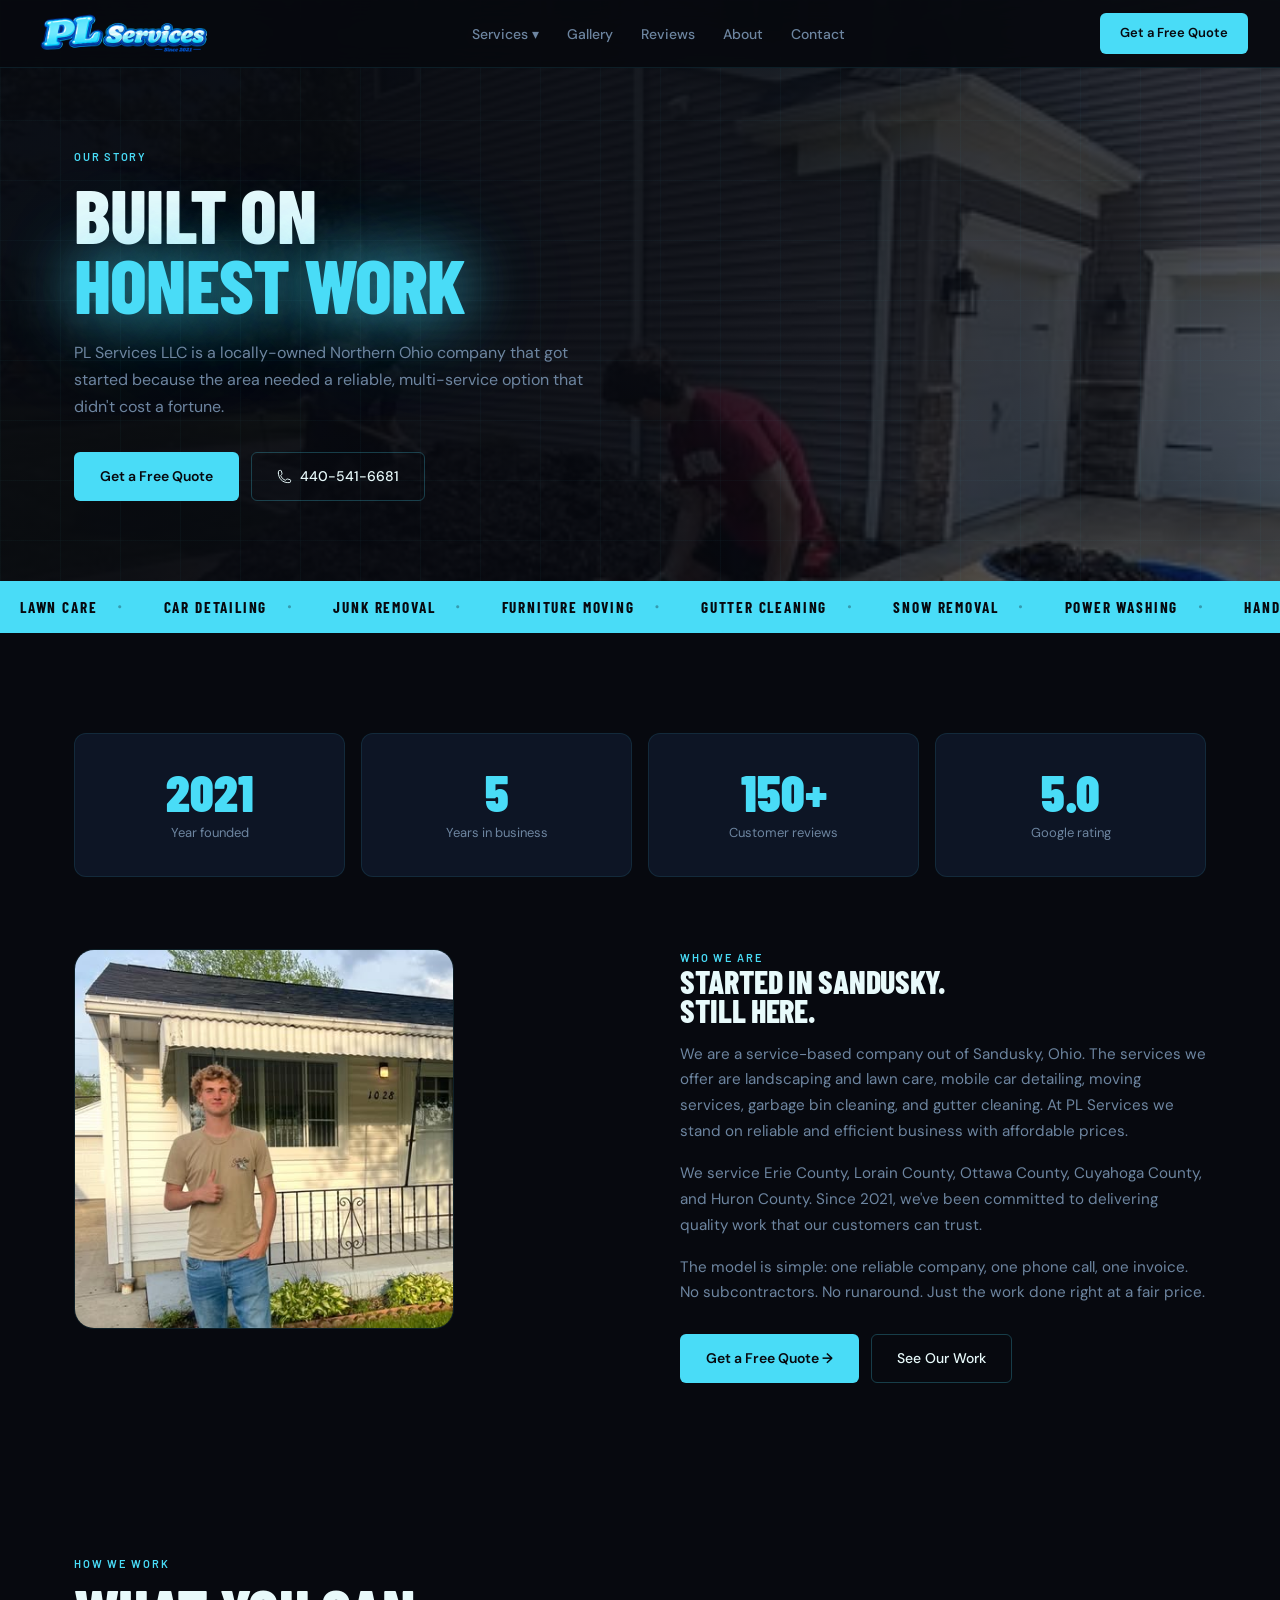
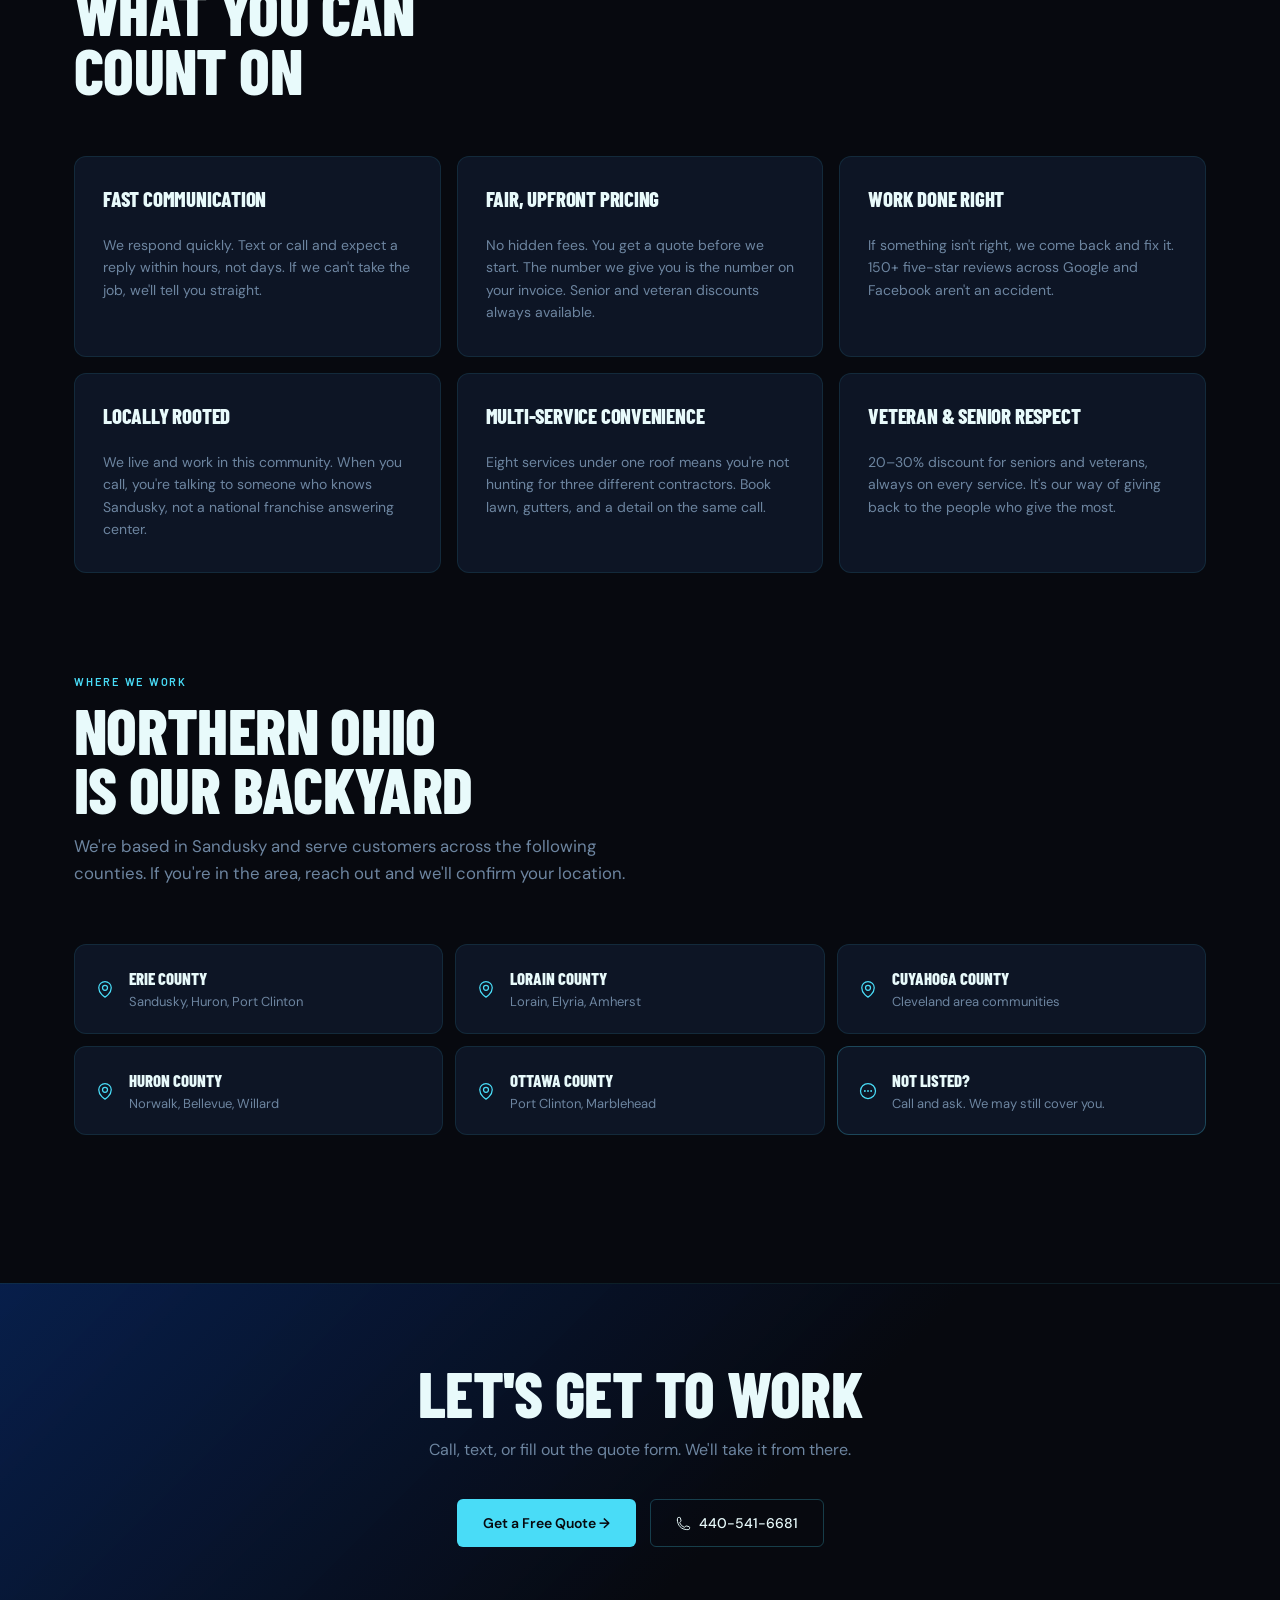
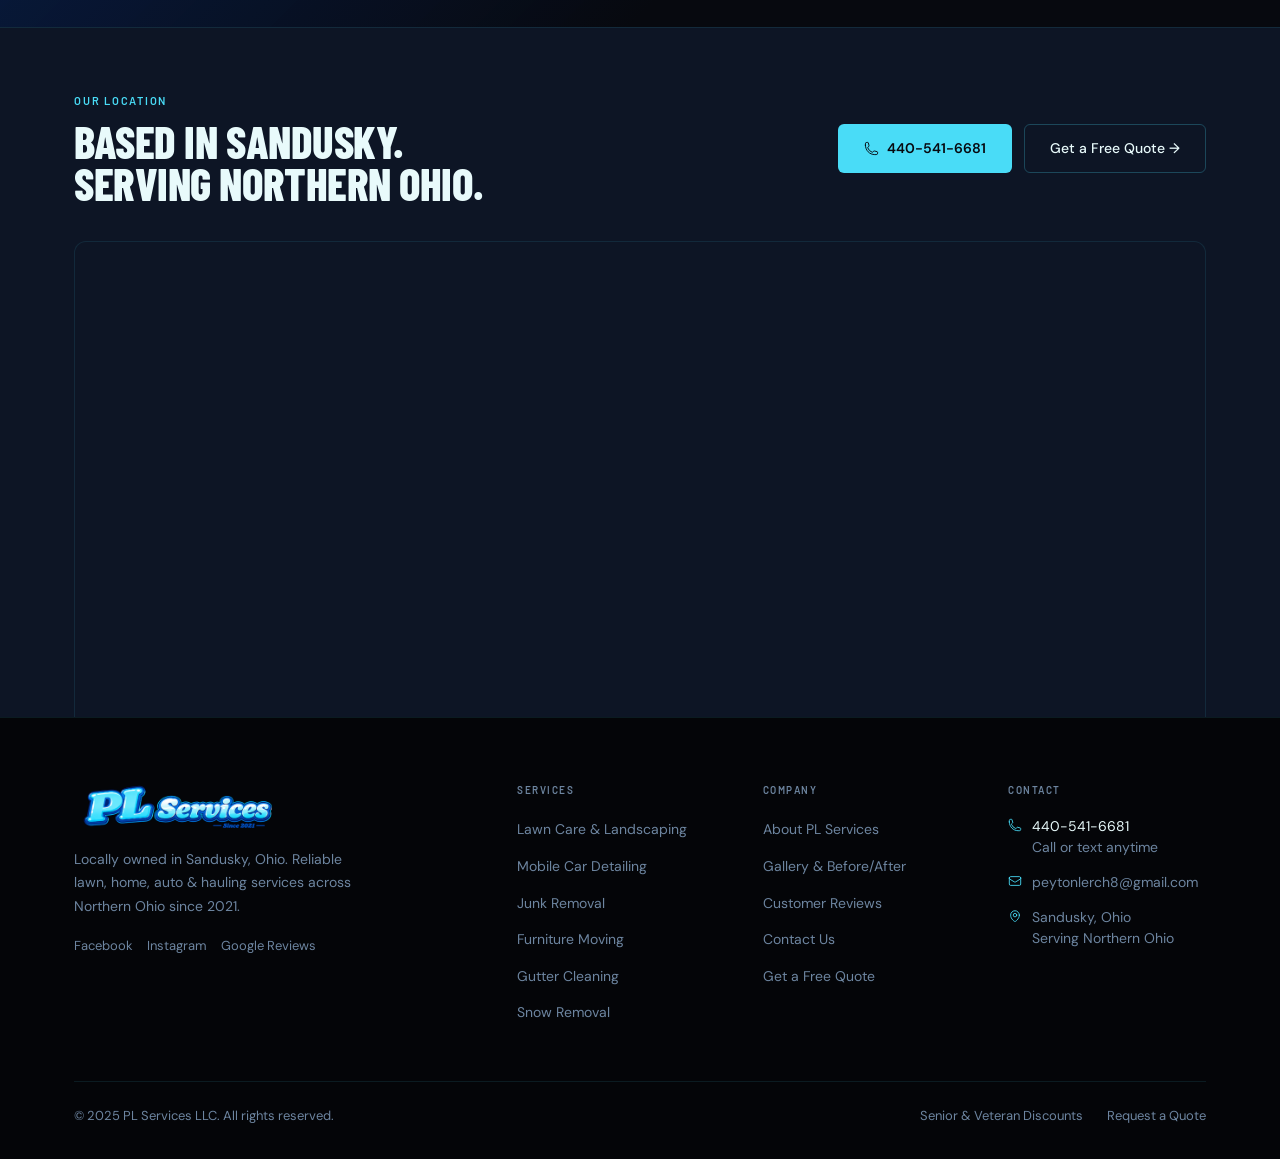
==== about.html @ 511a7184 "Redesign review cards Google-style and optimize quote form for mobile Reviews had no real customer p" ====
<!DOCTYPE html>
<html lang="en">
<head>
<meta charset="UTF-8">
<meta name="viewport" content="width=device-width, initial-scale=1.0">
<title>About PL Services LLC | Sandusky, Ohio</title>
<meta name="description" content="PL Services LLC is a locally-owned Sandusky, Ohio service company offering landscaping, car detailing, moving, bin cleaning, and gutter cleaning.">
<link rel="stylesheet" href="assets/css/styles.css?v=2">
</head>
<body>

<div id="nav-ph"></div>

<section class="page-hero">
  <div class="page-hero-photo" style="background-image:url('assets/images/Team%20Moving%20Mulch.jpg');background-position:center 35%"></div>
  <div class="page-hero-grid"></div>
  <div class="container page-hero-c">
    <span class="eyebrow">Our Story</span>
    <h1>Built on<br><span class="glow">Honest Work</span></h1>
    <p>PL Services LLC is a locally-owned Northern Ohio company that got started because the area needed a reliable, multi-service option that didn't cost a fortune.</p>
    <div class="page-hero-ctas">
      <a href="contact.html#quote" class="btn-primary">Get a Free Quote</a>
      <a href="tel:4405416681" class="btn-outline ph-icon-sm">
        <svg viewBox="0 0 24 24" fill="none" stroke="currentColor" stroke-width="1.5"><path stroke-linecap="round" stroke-linejoin="round" d="M2.25 6.75c0 8.284 6.716 15 15 15h2.25a2.25 2.25 0 002.25-2.25v-1.372c0-.516-.351-.966-.852-1.091l-4.423-1.106c-.44-.11-.902.055-1.173.417l-.97 1.293c-.282.376-.769.542-1.21.38a12.035 12.035 0 01-7.143-7.143c-.162-.441.004-.928.38-1.21l1.293-.97c.363-.271.527-.734.417-1.173L6.963 3.102a1.125 1.125 0 00-1.091-.852H4.5A2.25 2.25 0 002.25 4.5v2.25z"/></svg>
        440-541-6681
      </a>
    </div>
  </div>
</section>

<div id="ticker-ph"></div>

<!-- STATS -->
<section class="section">
  <div class="container">
    <div class="stat-grid">
      <div class="stat-card"><div class="stat-num">2021</div><div class="stat-lbl">Year founded</div></div>
      <div class="stat-card"><div class="stat-num">5</div><div class="stat-lbl">Years in business</div></div>
      <div class="stat-card"><div class="stat-num">150+</div><div class="stat-lbl">Customer reviews</div></div>
      <div class="stat-card"><div class="stat-num">5.0</div><div class="stat-lbl">Google rating</div></div>
    </div>

    <!-- OWNER STORY -->
    <div class="content-grid">
      <div class="portrait-wrap">
        <img src="assets/images/Owner%3AAbout%20Photo.jpg" alt="Peyton Lerch, owner of PL Services LLC, Sandusky Ohio">
      </div>
      <div class="content-body">
        <span class="eyebrow">Who We Are</span>
        <h3>Started in Sandusky.<br>Still here.</h3>
        <p>We are a service-based company out of Sandusky, Ohio. The services we offer are landscaping and lawn care, mobile car detailing, moving services, garbage bin cleaning, and gutter cleaning. At PL Services we stand on reliable and efficient business with affordable prices.</p>
        <p>We service Erie County, Lorain County, Ottawa County, Cuyahoga County, and Huron County. Since 2021, we've been committed to delivering quality work that our customers can trust.</p>
        <p>The model is simple: one reliable company, one phone call, one invoice. No subcontractors. No runaround. Just the work done right at a fair price.</p>
        <div style="margin-top:28px;display:flex;gap:12px;flex-wrap:wrap">
          <a href="contact.html#quote" class="btn-primary">Get a Free Quote →</a>
          <a href="gallery.html" class="btn-outline">See Our Work</a>
        </div>
      </div>
    </div>
  </div>
</section>

<!-- VALUES -->
<section class="section" style="padding-top:72px">
  <div class="container">
    <div class="section-hd">
      <span class="eyebrow">How We Work</span>
      <h2>What You Can<br>Count On</h2>
    </div>
    <div class="info-grid-3">
      <div class="info-card" style="padding:32px 28px">
        <h4 style="margin-bottom:10px">Fast Communication</h4>
        <p>We respond quickly. Text or call and expect a reply within hours, not days. If we can't take the job, we'll tell you straight.</p>
      </div>
      <div class="info-card" style="padding:32px 28px">
        <h4 style="margin-bottom:10px">Fair, Upfront Pricing</h4>
        <p>No hidden fees. You get a quote before we start. The number we give you is the number on your invoice. Senior and veteran discounts always available.</p>
      </div>
      <div class="info-card" style="padding:32px 28px">
        <h4 style="margin-bottom:10px">Work Done Right</h4>
        <p>If something isn't right, we come back and fix it. 150+ five-star reviews across Google and Facebook aren't an accident.</p>
      </div>
      <div class="info-card" style="padding:32px 28px">
        <h4 style="margin-bottom:10px">Locally Rooted</h4>
        <p>We live and work in this community. When you call, you're talking to someone who knows Sandusky, not a national franchise answering center.</p>
      </div>
      <div class="info-card" style="padding:32px 28px">
        <h4 style="margin-bottom:10px">Multi-Service Convenience</h4>
        <p>Eight services under one roof means you're not hunting for three different contractors. Book lawn, gutters, and a detail on the same call.</p>
      </div>
      <div class="info-card" style="padding:32px 28px">
        <h4 style="margin-bottom:10px">Veteran &amp; Senior Respect</h4>
        <p>20–30% discount for seniors and veterans, always on every service. It's our way of giving back to the people who give the most.</p>
      </div>
    </div>
  </div>
</section>

<!-- SERVICE AREA -->
<section class="section" style="padding-top:0">
  <div class="container">
    <div class="section-hd">
      <span class="eyebrow">Where We Work</span>
      <h2>Northern Ohio<br>Is Our Backyard</h2>
      <p>We're based in Sandusky and serve customers across the following counties. If you're in the area, reach out and we'll confirm your location.</p>
    </div>
    <div class="county-grid" style="margin-bottom:48px">
      <div class="county-card">
        <svg width="20" height="20" viewBox="0 0 24 24" fill="none" stroke="var(--accent)" stroke-width="1.5"><path stroke-linecap="round" stroke-linejoin="round" d="M15 10.5a3 3 0 11-6 0 3 3 0 016 0z"/><path stroke-linecap="round" stroke-linejoin="round" d="M19.5 10.5c0 7.142-7.5 11.25-7.5 11.25S4.5 17.642 4.5 10.5a7.5 7.5 0 1115 0z"/></svg>
        <div class="county-card-text">
          <div class="county-card-name">Erie County</div>
          <div class="county-card-sub">Sandusky, Huron, Port Clinton</div>
        </div>
      </div>
      <div class="county-card">
        <svg width="20" height="20" viewBox="0 0 24 24" fill="none" stroke="var(--accent)" stroke-width="1.5"><path stroke-linecap="round" stroke-linejoin="round" d="M15 10.5a3 3 0 11-6 0 3 3 0 016 0z"/><path stroke-linecap="round" stroke-linejoin="round" d="M19.5 10.5c0 7.142-7.5 11.25-7.5 11.25S4.5 17.642 4.5 10.5a7.5 7.5 0 1115 0z"/></svg>
        <div class="county-card-text">
          <div class="county-card-name">Lorain County</div>
          <div class="county-card-sub">Lorain, Elyria, Amherst</div>
        </div>
      </div>
      <div class="county-card">
        <svg width="20" height="20" viewBox="0 0 24 24" fill="none" stroke="var(--accent)" stroke-width="1.5"><path stroke-linecap="round" stroke-linejoin="round" d="M15 10.5a3 3 0 11-6 0 3 3 0 016 0z"/><path stroke-linecap="round" stroke-linejoin="round" d="M19.5 10.5c0 7.142-7.5 11.25-7.5 11.25S4.5 17.642 4.5 10.5a7.5 7.5 0 1115 0z"/></svg>
        <div class="county-card-text">
          <div class="county-card-name">Cuyahoga County</div>
          <div class="county-card-sub">Cleveland area communities</div>
        </div>
      </div>
      <div class="county-card">
        <svg width="20" height="20" viewBox="0 0 24 24" fill="none" stroke="var(--accent)" stroke-width="1.5"><path stroke-linecap="round" stroke-linejoin="round" d="M15 10.5a3 3 0 11-6 0 3 3 0 016 0z"/><path stroke-linecap="round" stroke-linejoin="round" d="M19.5 10.5c0 7.142-7.5 11.25-7.5 11.25S4.5 17.642 4.5 10.5a7.5 7.5 0 1115 0z"/></svg>
        <div class="county-card-text">
          <div class="county-card-name">Huron County</div>
          <div class="county-card-sub">Norwalk, Bellevue, Willard</div>
        </div>
      </div>
      <div class="county-card">
        <svg width="20" height="20" viewBox="0 0 24 24" fill="none" stroke="var(--accent)" stroke-width="1.5"><path stroke-linecap="round" stroke-linejoin="round" d="M15 10.5a3 3 0 11-6 0 3 3 0 016 0z"/><path stroke-linecap="round" stroke-linejoin="round" d="M19.5 10.5c0 7.142-7.5 11.25-7.5 11.25S4.5 17.642 4.5 10.5a7.5 7.5 0 1115 0z"/></svg>
        <div class="county-card-text">
          <div class="county-card-name">Ottawa County</div>
          <div class="county-card-sub">Port Clinton, Marblehead</div>
        </div>
      </div>
      <div class="county-card" style="border-color:var(--border-s)">
        <svg width="20" height="20" viewBox="0 0 24 24" fill="none" stroke="var(--accent)" stroke-width="1.5"><path stroke-linecap="round" stroke-linejoin="round" d="M8.625 12a.375.375 0 11-.75 0 .375.375 0 01.75 0zm0 0H8.25m4.125 0a.375.375 0 11-.75 0 .375.375 0 01.75 0zm0 0H12m4.125 0a.375.375 0 11-.75 0 .375.375 0 01.75 0zm0 0h-.375M21 12a9 9 0 11-18 0 9 9 0 0118 0z"/></svg>
        <div class="county-card-text">
          <div class="county-card-name">Not Listed?</div>
          <div class="county-card-sub">Call and ask. We may still cover you.</div>
        </div>
      </div>
    </div>
  </div>
</section>

<section class="cta-band">
  <div class="container">
    <h2>Let's Get To Work</h2>
    <p>Call, text, or fill out the quote form. We'll take it from there.</p>
    <div class="cta-btns">
      <a href="contact.html#quote" class="btn-primary">Get a Free Quote →</a>
      <a href="tel:4405416681" class="btn-outline ph-icon-sm">
        <svg viewBox="0 0 24 24" fill="none" stroke="currentColor" stroke-width="1.5"><path stroke-linecap="round" stroke-linejoin="round" d="M2.25 6.75c0 8.284 6.716 15 15 15h2.25a2.25 2.25 0 002.25-2.25v-1.372c0-.516-.351-.966-.852-1.091l-4.423-1.106c-.44-.11-.902.055-1.173.417l-.97 1.293c-.282.376-.769.542-1.21.38a12.035 12.035 0 01-7.143-7.143c-.162-.441.004-.928.38-1.21l1.293-.97c.363-.271.527-.734.417-1.173L6.963 3.102a1.125 1.125 0 00-1.091-.852H4.5A2.25 2.25 0 002.25 4.5v2.25z"/></svg>
        440-541-6681
      </a>
    </div>
  </div>
</section>

<div id="footer-ph"></div>
<script src="assets/js/components.js?v=2"></script>
<script src="assets/js/script.js?v=2"></script>
</body>
</html>
---- assets/css/styles.css ----
@import url('https://fonts.googleapis.com/css2?family=Barlow+Condensed:wght@600;700;800;900&family=Barlow:wght@500;600&family=DM+Sans:ital,wght@0,400;0,500;0,600;1,400&display=swap');

:root {
  --bg:#07090f; --surface:#0d1525; --surface-2:#111e30;
  --accent:#49DCF7; --accent-dim:rgba(73,220,247,.12); --accent-bright:#6AEAFB;
  --navy:#08307B; --blue:#1a6fa8;
  --text:#E8FAFB; --muted:#6d85a0;
  --border:rgba(73,220,247,.1); --border-s:rgba(73,220,247,.25);
  --r:6px; --rl:12px; --rxl:20px;
  --fd:'Barlow Condensed',sans-serif; --fb:'DM Sans',sans-serif; --fl:'Barlow',sans-serif;
  --t:.22s ease;
}

*,*::before,*::after{box-sizing:border-box;margin:0;padding:0}
html{scroll-behavior:smooth}
body{background:var(--bg);color:var(--text);font-family:var(--fb);font-size:16px;line-height:1.6;-webkit-font-smoothing:antialiased}
img{max-width:100%;display:block}
a{color:inherit;text-decoration:none}

.container{max-width:1180px;margin:0 auto;padding:0 24px}

.eyebrow{font-family:var(--fl);font-size:11px;font-weight:600;letter-spacing:.16em;text-transform:uppercase;color:var(--accent);display:block}

h1,h2,h3,h4{font-family:var(--fd);font-weight:800;line-height:.92;letter-spacing:-.01em;text-transform:uppercase}
h1{font-size:clamp(3.5rem,9vw,8rem)}
h2{font-size:clamp(2.2rem,5vw,4.2rem)}
h3{font-size:clamp(1.6rem,3vw,2.4rem)}
h4{font-size:1.3rem}
p{font-family:var(--fb)}

.btn-primary{display:inline-flex;align-items:center;gap:8px;background:var(--accent);color:#07090f;font-family:var(--fb);font-size:14px;font-weight:600;padding:13px 26px;border-radius:var(--r);border:none;cursor:pointer;transition:background var(--t),transform var(--t);white-space:nowrap;text-decoration:none}
.btn-primary:hover{background:var(--accent-bright);transform:translateY(-2px)}
.btn-outline{display:inline-flex;align-items:center;gap:8px;background:transparent;color:var(--text);font-family:var(--fb);font-size:14px;font-weight:500;padding:12px 25px;border-radius:var(--r);border:1px solid var(--border-s);cursor:pointer;transition:border-color var(--t),color var(--t);white-space:nowrap;text-decoration:none}
.btn-outline:hover{border-color:var(--accent);color:var(--accent)}

/* NAV */
.site-nav{position:fixed;top:0;left:0;right:0;z-index:100;height:68px;padding:0 32px;display:flex;align-items:center;justify-content:space-between;background:rgba(7,9,15,.92);backdrop-filter:blur(14px);border-bottom:1px solid var(--border)}
.nav-logo{display:flex;align-items:center;text-decoration:none;flex-shrink:0}
.nav-logo-img{height:46px;width:auto;display:block;object-fit:contain}
.nav-links{display:flex;align-items:center;gap:28px;list-style:none}
.nav-links a{font-family:var(--fb);font-size:14px;font-weight:500;color:var(--muted);transition:color var(--t)}
.nav-links a:hover{color:var(--text)}
.nav-dropdown{position:relative}
.nav-drop-menu{position:absolute;top:100%;left:50%;transform:translateX(-50%);min-width:230px;padding:12px 0 0;background:transparent;border:none;box-shadow:none;display:none;z-index:200}
.nav-drop-menu::before{content:'';position:absolute;top:12px;left:0;right:0;bottom:0;background:var(--surface);border:1px solid var(--border);border-radius:var(--rl);box-shadow:0 24px 48px rgba(0,0,0,.5);z-index:-1}
.nav-dropdown:hover .nav-drop-menu{display:block}
.nav-drop-menu a{display:block;padding:10px 14px;border-radius:var(--r);font-size:13px;color:var(--muted);transition:background var(--t),color var(--t);position:relative;z-index:1}
.nav-drop-menu a:hover{background:var(--accent-dim);color:var(--text)}
.nav-cta{font-size:13px;padding:10px 20px}
.nav-mob-btn{display:none;background:none;border:none;cursor:pointer;color:var(--text);padding:4px}
.mobile-nav{display:none;position:fixed;top:68px;left:0;right:0;background:var(--bg);border-bottom:1px solid var(--border);padding:16px 24px 24px;z-index:99;flex-direction:column;gap:2px}
.mobile-nav.open{display:flex}
.mobile-nav a{display:block;padding:13px 0;font-size:15px;font-weight:500;color:var(--muted);border-bottom:1px solid var(--border)}
.mobile-nav a:last-child{border-bottom:none}

/* TICKER */
.ticker-wrap{overflow:hidden;background:var(--accent);padding:14px 0}
.ticker-track{display:flex;width:max-content;animation:ticker 34s linear infinite}
.ticker-item{font-family:var(--fd);font-weight:700;font-size:.95rem;letter-spacing:.12em;text-transform:uppercase;color:#07090f;padding:0 20px;white-space:nowrap;display:inline-flex;align-items:center;gap:20px}
.t-dot{opacity:.3;font-size:.45rem;line-height:1}
@keyframes ticker{from{transform:translateX(0)}to{transform:translateX(-50%)}}

/* HERO */
.hero{min-height:100vh;display:flex;align-items:center;position:relative;overflow:hidden;padding-top:68px}
.hero-bg{position:absolute;inset:0;background:radial-gradient(ellipse 65% 60% at 75% 45%,rgba(8,48,123,.45) 0%,transparent 65%),radial-gradient(ellipse 35% 50% at 15% 85%,rgba(73,220,247,.06) 0%,transparent 55%),var(--bg)}
.hero-grid{position:absolute;inset:0;background-image:linear-gradient(rgba(73,220,247,.03) 1px,transparent 1px),linear-gradient(90deg,rgba(73,220,247,.03) 1px,transparent 1px);background-size:60px 60px}
.hero-beams-canvas{position:absolute;inset:0;width:100%;height:100%;z-index:1;pointer-events:none;filter:blur(22px);will-change:transform}
.hero-content{position:relative;z-index:2;max-width:1180px;margin:0 auto;padding:80px 24px 100px;width:100%}
.hero-eyebrow{margin-bottom:28px}
.hero h1{line-height:.9;margin-bottom:28px;font-weight:900}
.glow{color:var(--accent);text-shadow:0 0 60px rgba(73,220,247,.75),0 0 120px rgba(73,220,247,.38)}
.hero-sub{font-size:1.05rem;color:var(--muted);max-width:500px;margin-bottom:40px;line-height:1.7}
.hero-ctas{display:flex;gap:14px;flex-wrap:wrap;align-items:center;margin-bottom:72px}
.hero-trust{display:flex;flex-wrap:wrap;gap:24px}
.trust-item{display:flex;align-items:center;gap:10px}
.trust-icon{width:34px;height:34px;border-radius:50%;background:var(--accent-dim);border:1px solid var(--border-s);display:flex;align-items:center;justify-content:center;flex-shrink:0}
.trust-icon svg{width:15px;height:15px;color:var(--accent)}
.trust-text{font-size:13px;color:var(--muted);line-height:1.35}
.trust-text strong{color:var(--text);font-weight:500;display:block;font-size:13px}

/* SECTIONS */
.section{padding:100px 0}
.section-hd{margin-bottom:56px}
.section-hd h2{margin-top:10px;margin-bottom:14px}
.section-hd p{color:var(--muted);max-width:560px;font-size:1.05rem;line-height:1.65}

/* SERVICE CARDS */
.svc-grid{display:grid;grid-template-columns:repeat(3,1fr);gap:16px}
.svc-card{background:var(--surface);border:1px solid var(--border);border-radius:var(--rl);padding:36px 28px;transition:border-color var(--t),transform var(--t);text-decoration:none;display:block}
.svc-card:hover{border-color:var(--border-s);transform:translateY(-3px)}
.svc-card:hover .card-icon{background:rgba(73,220,247,.2)}
.card-icon{width:50px;height:50px;border-radius:10px;background:var(--accent-dim);display:flex;align-items:center;justify-content:center;margin-bottom:20px;font-size:22px;transition:background var(--t)}
.card-lbl{font-family:var(--fl);font-size:10px;font-weight:600;letter-spacing:.14em;text-transform:uppercase;color:var(--accent);margin-bottom:6px}
.svc-card h3{font-size:1.4rem;margin-bottom:10px;color:var(--text)}
.svc-card p{font-size:14px;color:var(--muted);line-height:1.6}
.card-more{display:inline-flex;align-items:center;gap:5px;font-size:13px;font-weight:500;color:var(--accent);margin-top:18px}

/* WHY */
.why-grid{display:grid;grid-template-columns:repeat(4,1fr);gap:16px}
.why-item{padding:28px 24px;background:var(--surface);border:1px solid var(--border);border-radius:var(--rl)}
.why-num{font-family:var(--fd);font-size:2.8rem;font-weight:900;color:var(--accent);line-height:1;margin-bottom:8px}
.why-item h4{font-size:1.05rem;margin-bottom:8px}
.why-item p{font-size:13px;color:var(--muted);line-height:1.55}

/* GALLERY */
.gallery-grid{display:grid;grid-template-columns:repeat(3,1fr);gap:16px}
.g-item{border-radius:var(--rl);overflow:hidden;aspect-ratio:4/3;position:relative;border:1px solid var(--border)}
.g-split{display:grid;grid-template-columns:1fr 1fr;height:100%}
.g-before{display:flex;align-items:flex-end;padding:12px;border-right:2px solid rgba(73,220,247,.3)}
.g-after{display:flex;align-items:flex-end;justify-content:flex-end;padding:12px}
.g-lbl-b{font-family:var(--fl);font-size:10px;font-weight:600;letter-spacing:.12em;text-transform:uppercase;padding:4px 8px;border-radius:4px;background:rgba(255,255,255,.08);color:rgba(255,255,255,.4)}
.g-lbl-a{font-family:var(--fl);font-size:10px;font-weight:600;letter-spacing:.12em;text-transform:uppercase;padding:4px 8px;border-radius:4px;background:rgba(73,220,247,.15);color:var(--accent)}
.g-mid{position:absolute;top:50%;left:50%;transform:translate(-50%,-50%);width:32px;height:32px;border-radius:50%;background:var(--accent);color:#07090f;display:flex;align-items:center;justify-content:center;font-family:var(--fd);font-size:.8rem;font-weight:900;z-index:3}
.g-cap{position:absolute;bottom:0;left:0;right:0;padding:28px 14px 12px;background:linear-gradient(to top,rgba(7,9,15,.85),transparent)}
.g-cap span{font-family:var(--fd);font-size:1rem;font-weight:700;text-transform:uppercase;letter-spacing:.06em}

/* QUOTE FORM */
.quote-section{padding:100px 0;background:var(--surface);border-top:1px solid var(--border);border-bottom:1px solid var(--border)}
.quote-inner{display:grid;grid-template-columns:1fr 1fr;gap:80px;align-items:start}
.q-left h2{margin-top:10px;margin-bottom:16px}
.q-left>p{color:var(--muted);font-size:1.05rem;line-height:1.65;margin-bottom:32px}
.q-details{display:flex;flex-direction:column;gap:14px}
.q-det{display:flex;align-items:flex-start;gap:12px}
.q-det-icon{width:30px;height:30px;border-radius:7px;background:var(--accent-dim);display:flex;align-items:center;justify-content:center;flex-shrink:0;margin-top:1px}
.q-det-icon svg{width:14px;height:14px;color:var(--accent)}
.q-det-text{font-size:14px;color:var(--muted);line-height:1.5}
.q-det-text strong{color:var(--text);font-weight:500;display:block;margin-bottom:1px}

.qf-card{background:#060a14;border:1px solid var(--border);border-radius:var(--rxl);padding:40px}
.qf-title{font-family:var(--fd);font-size:1.9rem;font-weight:800;text-transform:uppercase;color:var(--text);line-height:1;margin-bottom:6px}
.qf-sub{font-size:14px;color:var(--muted);margin-bottom:24px;line-height:1.55}

.qf-form{display:flex;flex-direction:column;gap:10px}
.form-row{display:grid;grid-template-columns:1fr 1fr;gap:10px}
.ff{width:100%;background:rgba(255,255,255,.03);border:1px solid rgba(73,220,247,.1);border-radius:var(--r);padding:13px 15px;color:var(--text);font-family:var(--fb);font-size:14px;transition:border-color var(--t)}
.ff:focus{outline:none;border-color:rgba(73,220,247,.4);background:rgba(73,220,247,.025)}
.ff::placeholder{color:var(--muted)}
select.ff{-webkit-appearance:none;appearance:none;background-image:url("data:image/svg+xml,%3Csvg xmlns='http://www.w3.org/2000/svg' width='12' height='8'%3E%3Cpath d='M1 1l5 5 5-5' stroke='%236d85a0' stroke-width='1.5' fill='none' stroke-linecap='round'/%3E%3C/svg%3E");background-repeat:no-repeat;background-position:right 13px center;padding-right:34px;cursor:pointer}
select.ff option{background:#0d1525}
.svc-lbl{font-family:var(--fl);font-size:10px;font-weight:600;letter-spacing:.15em;text-transform:uppercase;color:var(--muted)}
.svc-toggles{display:grid;grid-template-columns:1fr 1fr;gap:7px}
.t-btn{padding:11px 12px;border-radius:var(--r);border:1px solid rgba(73,220,247,.1);background:rgba(255,255,255,.02);color:var(--muted);font-family:var(--fb);font-size:13px;font-weight:500;cursor:pointer;text-align:left;transition:border-color var(--t),background var(--t),color var(--t)}
.t-btn:hover{border-color:rgba(73,220,247,.28);color:var(--text)}
.t-btn.active{border-color:var(--accent);background:rgba(73,220,247,.1);color:var(--accent)}
textarea.ff{resize:vertical;min-height:90px;font-family:var(--fb)}
.btn-submit{width:100%;padding:16px;background:#3b5bdb;color:#fff;border:none;border-radius:var(--r);font-family:var(--fb);font-size:15px;font-weight:600;cursor:pointer;transition:background var(--t),transform var(--t);letter-spacing:.01em}
.btn-submit:hover{background:#2f4ac4;transform:translateY(-1px)}
.form-note{text-align:center;font-size:12px;color:var(--muted)}

/* AREA BAND */
.area-band{background:var(--surface-2);border-top:1px solid var(--border);border-bottom:1px solid var(--border);padding:36px 0}
.area-inner{display:flex;align-items:center;gap:28px;flex-wrap:wrap}
.area-lbl{font-family:var(--fl);font-size:11px;font-weight:600;letter-spacing:.14em;text-transform:uppercase;color:var(--accent);flex-shrink:0}
.counties{display:flex;gap:8px;flex-wrap:wrap}
.county{padding:6px 14px;border:1px solid var(--border);border-radius:100px;font-size:13px;color:var(--muted)}

/* REVIEWS (Google-review style cards) */
.reviews-grid{display:grid;grid-template-columns:repeat(3,1fr);gap:16px}
.rv-card{background:var(--surface);border:1px solid var(--border);border-radius:var(--rl);padding:24px;box-shadow:0 1px 3px rgba(0,0,0,.35)}
.rv-header{display:flex;align-items:center;gap:12px;margin-bottom:14px}
.rv-avatar-wrap{position:relative;flex-shrink:0}
.rv-avatar{width:44px;height:44px;border-radius:50%;display:flex;align-items:center;justify-content:center;font-family:var(--fd);font-weight:700;font-size:15px;color:#fff;text-transform:uppercase}
.rv-google-badge{position:absolute;bottom:-2px;right:-2px;width:16px;height:16px;background:#fff;border-radius:50%;display:flex;align-items:center;justify-content:center;box-shadow:0 0 0 2px var(--surface)}
.rv-google-badge svg{width:10px;height:10px;display:block}
.rv-header-text{min-width:0}
.rv-name{font-size:14px;font-weight:600;color:var(--text)}
.rv-loc{font-size:12px;color:var(--muted)}
.rv-stars{display:flex;gap:2px;color:#FBBC04;margin-bottom:12px}
.rv-stars svg{width:15px;height:15px;display:block}
.rv-text{font-size:14px;color:var(--muted);line-height:1.65}

/* Google avatar color rotation (no real photos — colored initials like Google's default) */
.reviews-grid .rv-card:nth-child(6n+1) .rv-avatar{background:#1a73e8}
.reviews-grid .rv-card:nth-child(6n+2) .rv-avatar{background:#d93025}
.reviews-grid .rv-card:nth-child(6n+3) .rv-avatar{background:#188038}
.reviews-grid .rv-card:nth-child(6n+4) .rv-avatar{background:#e37400}
.reviews-grid .rv-card:nth-child(6n+5) .rv-avatar{background:#9334e6}
.reviews-grid .rv-card:nth-child(6n+6) .rv-avatar{background:#12a4af}

/* STEPS */
.steps-grid{display:grid;grid-template-columns:repeat(3,1fr);gap:16px}
.step-card{background:var(--surface);border:1px solid var(--border);border-radius:var(--rl);padding:32px 28px;position:relative}
.step-num{position:absolute;top:18px;right:22px;font-family:var(--fd);font-size:3.5rem;font-weight:900;color:rgba(73,220,247,.08);line-height:1}
.step-card h4{font-size:1.1rem;margin-bottom:10px}
.step-card p{font-size:14px;color:var(--muted);line-height:1.6}

/* FAQ */
.faq-list{display:flex;flex-direction:column;gap:4px}
.faq-item{border:1px solid var(--border);border-radius:var(--r);overflow:hidden}
.faq-q{width:100%;background:var(--surface);border:none;padding:17px 22px;text-align:left;display:flex;align-items:center;justify-content:space-between;cursor:pointer;font-family:var(--fb);font-size:15px;font-weight:500;color:var(--text);transition:background var(--t)}
.faq-q:hover{background:var(--surface-2)}
.faq-q svg{width:15px;height:15px;color:var(--muted);transition:transform .25s;flex-shrink:0}
.faq-item.open .faq-q svg{transform:rotate(180deg)}
.faq-a{background:var(--surface);font-size:14px;color:var(--muted);line-height:1.65;max-height:0;overflow:hidden;transition:max-height .3s ease,padding .2s;padding:0 22px}
.faq-item.open .faq-a{max-height:300px;padding:0 22px 18px}

/* CTA BAND */
.cta-band{padding:80px 0;background:linear-gradient(135deg,rgba(8,48,123,.55) 0%,var(--bg) 60%);border-top:1px solid var(--border);text-align:center}
.cta-band h2{margin-bottom:14px}
.cta-band>div>p{color:var(--muted);max-width:460px;margin:0 auto 36px}
.cta-btns{display:flex;gap:14px;justify-content:center;flex-wrap:wrap}

/* PAGE HERO */
.page-hero{padding:148px 0 80px;position:relative;overflow:hidden}
.page-hero-bg{position:absolute;inset:0;background:radial-gradient(ellipse 55% 80% at 85% 50%,rgba(8,48,123,.3) 0%,transparent 65%),var(--bg)}
.page-hero-grid{position:absolute;inset:0;background-image:linear-gradient(rgba(73,220,247,.03) 1px,transparent 1px),linear-gradient(90deg,rgba(73,220,247,.03) 1px,transparent 1px);background-size:60px 60px}
.page-hero-c{position:relative;z-index:2}
.page-hero h1{font-size:clamp(2.5rem,6vw,5.5rem);margin:12px 0 20px}
.page-hero p{font-size:1rem;color:var(--muted);max-width:540px;margin-bottom:32px;line-height:1.7}
.page-hero-ctas{display:flex;gap:12px;flex-wrap:wrap}

/* CONTENT */
.content-section{padding:80px 0}
.content-grid{display:grid;grid-template-columns:1fr 1fr;gap:80px;align-items:start}
.content-body h3{font-size:2rem;margin-bottom:16px}
.content-body p{color:var(--muted);font-size:.95rem;line-height:1.7;margin-bottom:16px}
.check-list{list-style:none;display:flex;flex-direction:column;gap:11px;margin-top:8px}
.check-list li{display:flex;align-items:flex-start;gap:10px;font-size:14px;color:var(--muted);line-height:1.55}
.ck{width:18px;height:18px;border-radius:50%;background:var(--accent-dim);border:1px solid var(--border-s);flex-shrink:0;margin-top:1px;display:flex;align-items:center;justify-content:center}
.ck svg{width:10px;height:10px;color:var(--accent)}
.visual-box{background:var(--surface);border:1px solid var(--border);border-radius:var(--rxl);aspect-ratio:4/3;display:flex;align-items:center;justify-content:center;position:relative;overflow:hidden}
.vb-txt{font-family:var(--fd);font-size:3.5rem;font-weight:900;text-transform:uppercase;color:rgba(73,220,247,.08);letter-spacing:.1em;text-align:center;line-height:1.1}
.vb-badge{position:absolute;top:20px;left:20px;padding:6px 12px;background:var(--accent);border-radius:4px;font-family:var(--fl);font-size:10px;font-weight:700;text-transform:uppercase;letter-spacing:.1em;color:#07090f}

/* DISCOUNT */
.disc-strip{background:linear-gradient(90deg,rgba(73,220,247,.06),rgba(8,48,123,.14),rgba(73,220,247,.06));border:1px solid var(--border-s);border-radius:var(--rl);padding:18px 24px;display:flex;align-items:center;gap:14px;margin:48px 0}
.disc-strip p{font-size:14px;color:var(--muted);line-height:1.5}
.disc-strip p strong{color:var(--text);font-weight:500}

/* ABOUT STATS */
.stat-grid{display:grid;grid-template-columns:repeat(4,1fr);gap:16px;margin-bottom:72px}
.stat-card{text-align:center;padding:32px 16px;background:var(--surface);border:1px solid var(--border);border-radius:var(--rl)}
.stat-num{font-family:var(--fd);font-size:3.2rem;font-weight:900;color:var(--accent);line-height:1;margin-bottom:6px}
.stat-lbl{font-size:13px;color:var(--muted)}

/* FOOTER */
/* Map section above footer */
.map-section{background:var(--surface);border-top:1px solid var(--border)}
.map-section-inner{max-width:1180px;margin:0 auto;padding:64px 24px 0}
.map-text-row{display:flex;align-items:center;justify-content:space-between;gap:24px;flex-wrap:wrap;margin-bottom:36px}
.map-heading{font-size:clamp(1.8rem,3.5vw,2.8rem);line-height:.95;margin-top:10px}
.map-contact-quick{display:flex;gap:12px;flex-wrap:wrap;align-items:center}
.map-embed{position:relative;padding-bottom:42%;min-height:300px;border-radius:var(--rl) var(--rl) 0 0;overflow:hidden;border:1px solid var(--border);border-bottom:none}
.map-embed iframe{position:absolute;inset:0;width:100%;height:100%;border:0;display:block}

.site-footer{background:#040508;border-top:1px solid var(--border);padding:64px 0 32px}
.footer-grid{display:grid;grid-template-columns:2fr 1fr 1fr 1fr;gap:48px;margin-bottom:56px}
.footer-brand p{font-size:14px;color:var(--muted);line-height:1.65;margin-top:14px;max-width:280px}
.footer-logo{font-family:var(--fd);font-weight:900;font-size:1.4rem;text-transform:uppercase;letter-spacing:.04em}
.footer-logo span{color:var(--accent)}
.footer-socials{display:flex;gap:14px;margin-top:18px}
.footer-socials a{font-size:13px;color:var(--muted);transition:color var(--t)}
.footer-socials a:hover{color:var(--accent)}
.footer-col h5{font-family:var(--fl);font-size:10px;font-weight:600;letter-spacing:.15em;text-transform:uppercase;color:var(--muted);margin-bottom:18px}
.footer-links{list-style:none;display:flex;flex-direction:column;gap:11px}
.footer-links a{font-size:14px;color:var(--muted);transition:color var(--t)}
.footer-links a:hover{color:var(--text)}
.fc-item{display:flex;align-items:flex-start;gap:10px;font-size:14px;color:var(--muted);margin-bottom:14px;line-height:1.5}
.fc-item svg{width:14px;height:14px;color:var(--accent);flex-shrink:0;margin-top:2px}
.fc-item a{color:var(--text);transition:color var(--t)}
.fc-item a:hover{color:var(--accent)}
.footer-bottom{border-top:1px solid var(--border);padding-top:24px;display:flex;align-items:center;justify-content:space-between;flex-wrap:wrap;gap:12px}
.footer-bottom p{font-size:13px;color:var(--muted)}
.fb-links{display:flex;gap:24px}
.fb-links a{font-size:13px;color:var(--muted);transition:color var(--t)}
.fb-links a:hover{color:var(--text)}

/* RESPONSIVE */
@media(max-width:1024px){
  .svc-grid{grid-template-columns:repeat(2,1fr)}
  .why-grid{grid-template-columns:repeat(2,1fr)}
  .footer-grid{grid-template-columns:1fr 1fr}
  .stat-grid{grid-template-columns:repeat(2,1fr)}
  .quote-inner{gap:48px}
}
@media(max-width:768px){
  .nav-links,.nav-cta{display:none}
  .nav-mob-btn{display:block}
  h1{font-size:2.6rem}
  h2{font-size:1.75rem}
  .section{padding:56px 0}
  .section-hd{margin-bottom:28px}
  .svc-grid{grid-template-columns:repeat(2,1fr)}
  .why-grid{grid-template-columns:repeat(2,1fr)}
  .reviews-grid{grid-template-columns:repeat(2,1fr)}
  .steps-grid{grid-template-columns:repeat(2,1fr)}
  .gallery-grid{grid-template-columns:1fr 1fr}
  .content-grid{grid-template-columns:1fr}
  .quote-inner{grid-template-columns:1fr;gap:32px}
  .quote-section{padding:60px 0}
  .form-row{grid-template-columns:1fr}
  .svc-toggles{grid-template-columns:1fr 1fr}
  .footer-grid{grid-template-columns:1fr 1fr;gap:24px}
  .stat-grid{grid-template-columns:repeat(2,1fr)}
  .hero-trust{gap:14px}
  .area-inner{flex-direction:column;align-items:flex-start;gap:14px}
  .footer-bottom{flex-direction:column;align-items:flex-start}
  .map-text-row{flex-direction:column;align-items:flex-start}
  .map-embed{padding-bottom:65%;min-height:220px}
  .map-section-inner{padding:40px 24px 0}
  .cta-band{padding:52px 0}
  .page-hero{padding:108px 0 48px}
  .site-footer{padding:44px 0 24px}
  .card-photo{height:160px}
  .card-body{padding:16px 18px 20px}
  .why-item{padding:18px 16px}
  .rv-card{padding:18px}
  .stat-card{padding:20px 12px}
  .stat-num{font-size:2.4rem}
  .disc-strip{padding:14px 18px;margin:32px 0}
  .qf-card{padding:24px 20px}
  .qf-title{font-size:1.5rem}
  .q-left>p{margin-bottom:24px}
  .rv-header{gap:10px}
  .rv-avatar{width:38px;height:38px;font-size:13px}
}
@media(max-width:480px){
  .svc-grid{grid-template-columns:1fr}
  .why-grid{grid-template-columns:repeat(2,1fr)}
  .reviews-grid{grid-template-columns:1fr}
  .steps-grid{grid-template-columns:1fr}
  .gallery-grid{grid-template-columns:1fr}
  .footer-grid{grid-template-columns:1fr;gap:20px}
  .section{padding:40px 0}
  .cta-btns{flex-direction:column}
  .hero-ctas,.page-hero-ctas{flex-direction:column;align-items:flex-start}
  .stat-grid{grid-template-columns:repeat(2,1fr)}
  .svc-toggles{grid-template-columns:1fr}
  .qf-card{padding:20px 16px}
  .ff,textarea.ff,select.ff{font-size:16px}
  .t-btn{font-size:14px;padding:12px}
  .btn-submit{padding:15px;font-size:14px}
}
@media(prefers-reduced-motion:reduce){
  .ticker-track{animation:none}
  *,*::before,*::after{transition-duration:.01ms!important;animation-duration:.01ms!important}
}

/* ---- Photo integration ---- */

/* Hero photo underlay (subtle texture) */
.hero-photo-bg{position:absolute;inset:0;background-size:cover;background-position:center;opacity:.18;mix-blend-mode:luminosity;z-index:0}

/* Page hero photo (service pages — photo shows right side) */
.page-hero-photo{position:absolute;inset:0;background-size:cover;background-position:center;z-index:0}
.page-hero-photo::after{content:'';position:absolute;inset:0;background:linear-gradient(105deg,rgba(7,9,15,.97) 20%,rgba(7,9,15,.88) 55%,rgba(7,9,15,.55) 100%)}
.page-hero-grid{z-index:1}
.page-hero-c{position:relative;z-index:2}

/* Service cards with photo header */
.svc-card{padding:0;overflow:hidden}
.card-photo{width:100%;height:210px;object-fit:cover;display:block;border-radius:var(--rl) var(--rl) 0 0}
.card-body{padding:24px 28px 28px}
.card-body .card-lbl,.card-body h3,.card-body p,.card-body .card-more{display:block}

/* Gallery photo grid */
.ph-grid{display:grid;grid-template-columns:repeat(3,1fr);gap:12px}
.ph-grid-4{display:grid;grid-template-columns:repeat(4,1fr);gap:12px}
.ph-item{position:relative;overflow:hidden;border-radius:var(--rl);border:1px solid var(--border);aspect-ratio:4/3;cursor:zoom-in}
.ph-item img{width:100%;height:100%;object-fit:cover;display:block;transition:transform .5s ease}
.ph-item:hover img{transform:scale(1.06)}
.ph-cap{position:absolute;bottom:0;left:0;right:0;padding:48px 14px 14px;background:linear-gradient(to top,rgba(7,9,15,.78),transparent);pointer-events:none}
.ph-cap span{font-family:var(--fd);font-size:.88rem;font-weight:700;text-transform:uppercase;letter-spacing:.07em;color:var(--text)}
.ph-item--wide{grid-column:span 2}
.ph-item--h{aspect-ratio:16/9}

/* Visual photo (replaces visual-box placeholder) */
.visual-photo{border-radius:var(--rxl);overflow:hidden;border:1px solid var(--border)}
.visual-photo img{width:100%;display:block;object-fit:cover;aspect-ratio:4/3}

/* Photo strip (row of 3 beneath content) */
.photo-strip{display:grid;grid-template-columns:repeat(3,1fr);gap:12px;margin-top:48px}
.ps-item{border-radius:var(--rl);overflow:hidden;aspect-ratio:3/2;border:1px solid var(--border)}
.ps-item img{width:100%;height:100%;object-fit:cover;display:block;transition:transform .45s ease}
.ps-item:hover img{transform:scale(1.04)}

/* Owner / portrait photo */
.portrait-wrap{border-radius:var(--rxl);overflow:hidden;border:1px solid var(--border);max-width:380px}
.portrait-wrap img{width:100%;display:block}

/* Full-width photo banner */
.photo-banner{width:100%;border-radius:var(--rxl);overflow:hidden;border:1px solid var(--border);margin-top:48px}
.photo-banner img{width:100%;display:block;object-fit:cover;max-height:420px}

/* Discount icon (SVG, no emoji) */
.disc-icon{width:36px;height:36px;border-radius:8px;background:var(--accent);display:flex;align-items:center;justify-content:center;flex-shrink:0}
.disc-icon svg{width:18px;height:18px;color:#07090f}

/* Hero badge (replaces emoji in phone CTA) */
.ph-icon-sm{display:inline-flex;align-items:center;gap:8px}
.ph-icon-sm svg{width:15px;height:15px;flex-shrink:0}

/* Service feature list used on service pages */
.svc-list{display:flex;flex-direction:column;gap:14px}
.svc-list-item{display:flex;align-items:flex-start;gap:12px;font-size:.93rem;color:var(--text);line-height:1.55}
.svc-list-item svg{flex-shrink:0;margin-top:3px}
.svc-list-item strong{color:var(--text)}

/* Info card grid (contact cards, about "how we work" values) */
.info-grid-3{display:grid;grid-template-columns:repeat(3,1fr);gap:16px}
.info-card{background:var(--surface);border:1px solid var(--border);border-radius:var(--rl);padding:32px 28px;display:flex;flex-direction:column;gap:16px;min-width:0}
.info-card-icon{width:44px;height:44px;border-radius:10px;background:var(--accent-dim);border:1px solid var(--border-s);display:flex;align-items:center;justify-content:center;flex-shrink:0}
.info-card-title{font-family:var(--fd);font-size:1.2rem;font-weight:800;text-transform:uppercase;letter-spacing:.04em;margin-bottom:6px}
.info-card p{font-size:14px;color:var(--muted);line-height:1.6}

/* County / service-area grid (about page) */
.county-grid{display:grid;grid-template-columns:repeat(3,1fr);gap:12px}
.county-card{background:var(--surface);border:1px solid var(--border);border-radius:var(--rl);padding:20px;display:flex;align-items:center;gap:14px;min-width:0}
.county-card svg{flex-shrink:0}
.county-card-text{min-width:0}
.county-card-name{font-family:var(--fd);font-size:1.05rem;font-weight:800;text-transform:uppercase}
.county-card-sub{font-size:13px;color:var(--muted)}

/* Reviews rating summary */
.rating-summary{display:grid;grid-template-columns:auto 1fr;gap:48px;align-items:center;background:var(--surface);border:1px solid var(--border);border-radius:var(--rl);padding:40px 48px;margin-bottom:64px}
.rating-summary-score{text-align:center}
.rating-summary-num{font-family:var(--fd);font-size:5rem;font-weight:900;color:var(--accent);line-height:1}
.rating-summary-stars{color:#FBBC04;font-size:1.2rem;letter-spacing:3px;margin:6px 0}
.rating-summary-lbl{font-size:13px;color:var(--muted)}
.rating-summary-bars{border-left:1px solid var(--border);padding-left:48px;min-width:0}
.rating-bar-row{display:flex;align-items:center;gap:14px}
.rating-bar-lbl{font-size:13px;color:var(--muted);width:32px;flex-shrink:0}
.rating-bar-track{flex:1;height:6px;background:rgba(73,220,247,.1);border-radius:3px;overflow:hidden}
.rating-bar-fill{height:100%;background:var(--accent);border-radius:3px}
.rating-bar-pct{font-size:13px;color:var(--muted);width:36px;text-align:right;flex-shrink:0}
.rating-summary-note{font-size:14px;color:var(--muted);margin-top:20px;line-height:1.6}

@media(max-width:768px){
  .info-grid-3{grid-template-columns:1fr 1fr}
  .county-grid{grid-template-columns:1fr 1fr}
  .rating-summary{grid-template-columns:1fr;gap:24px;padding:28px 24px}
  .rating-summary-bars{border-left:none;padding-left:0;border-top:1px solid var(--border);padding-top:24px}
}
@media(max-width:480px){
  .info-grid-3{grid-template-columns:1fr}
  .county-grid{grid-template-columns:1fr}
  .info-card{padding:24px 20px}
}

@media(max-width:768px){
  .ph-grid,.ph-grid-4{grid-template-columns:1fr 1fr}
  .ph-item--wide{grid-column:span 2}
  .photo-strip{grid-template-columns:1fr 1fr}
}
@media(max-width:480px){
  .ph-grid,.ph-grid-4,.photo-strip{grid-template-columns:1fr}
  .ph-item--wide{grid-column:span 1}
}
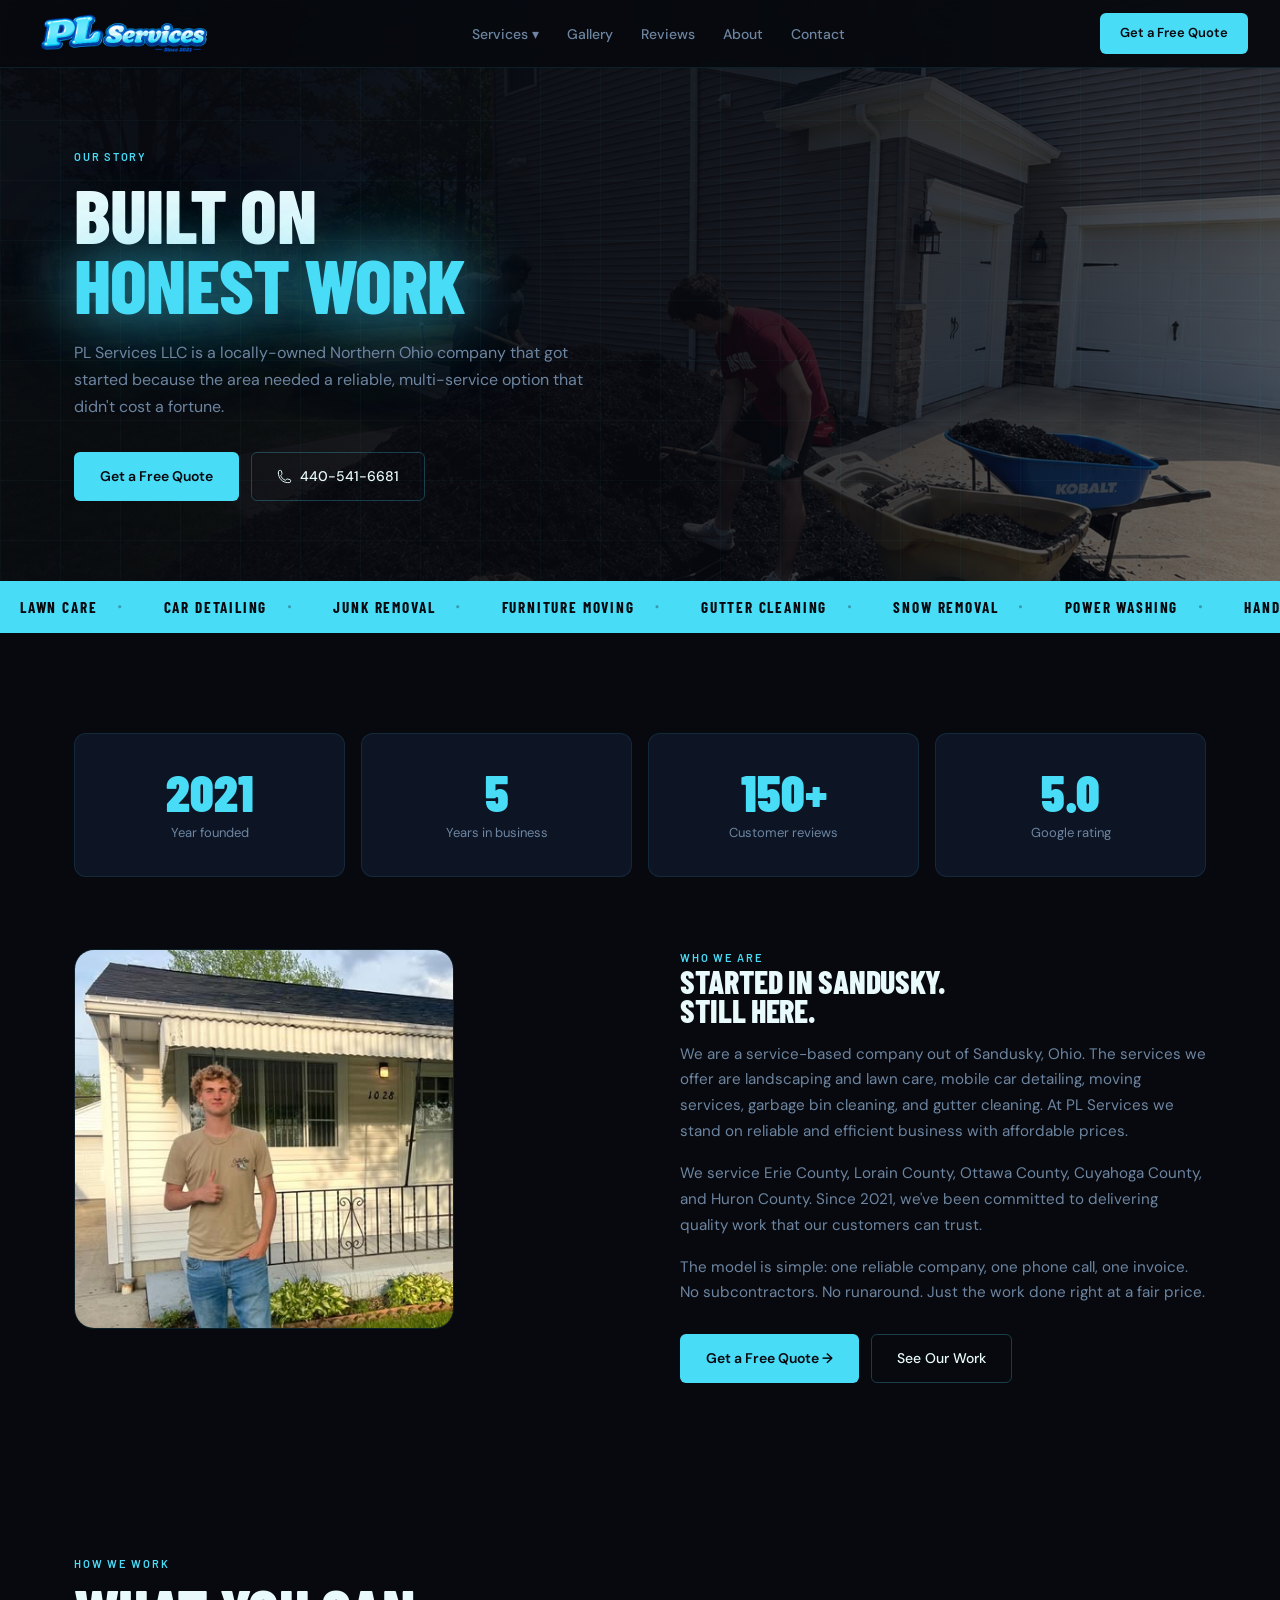
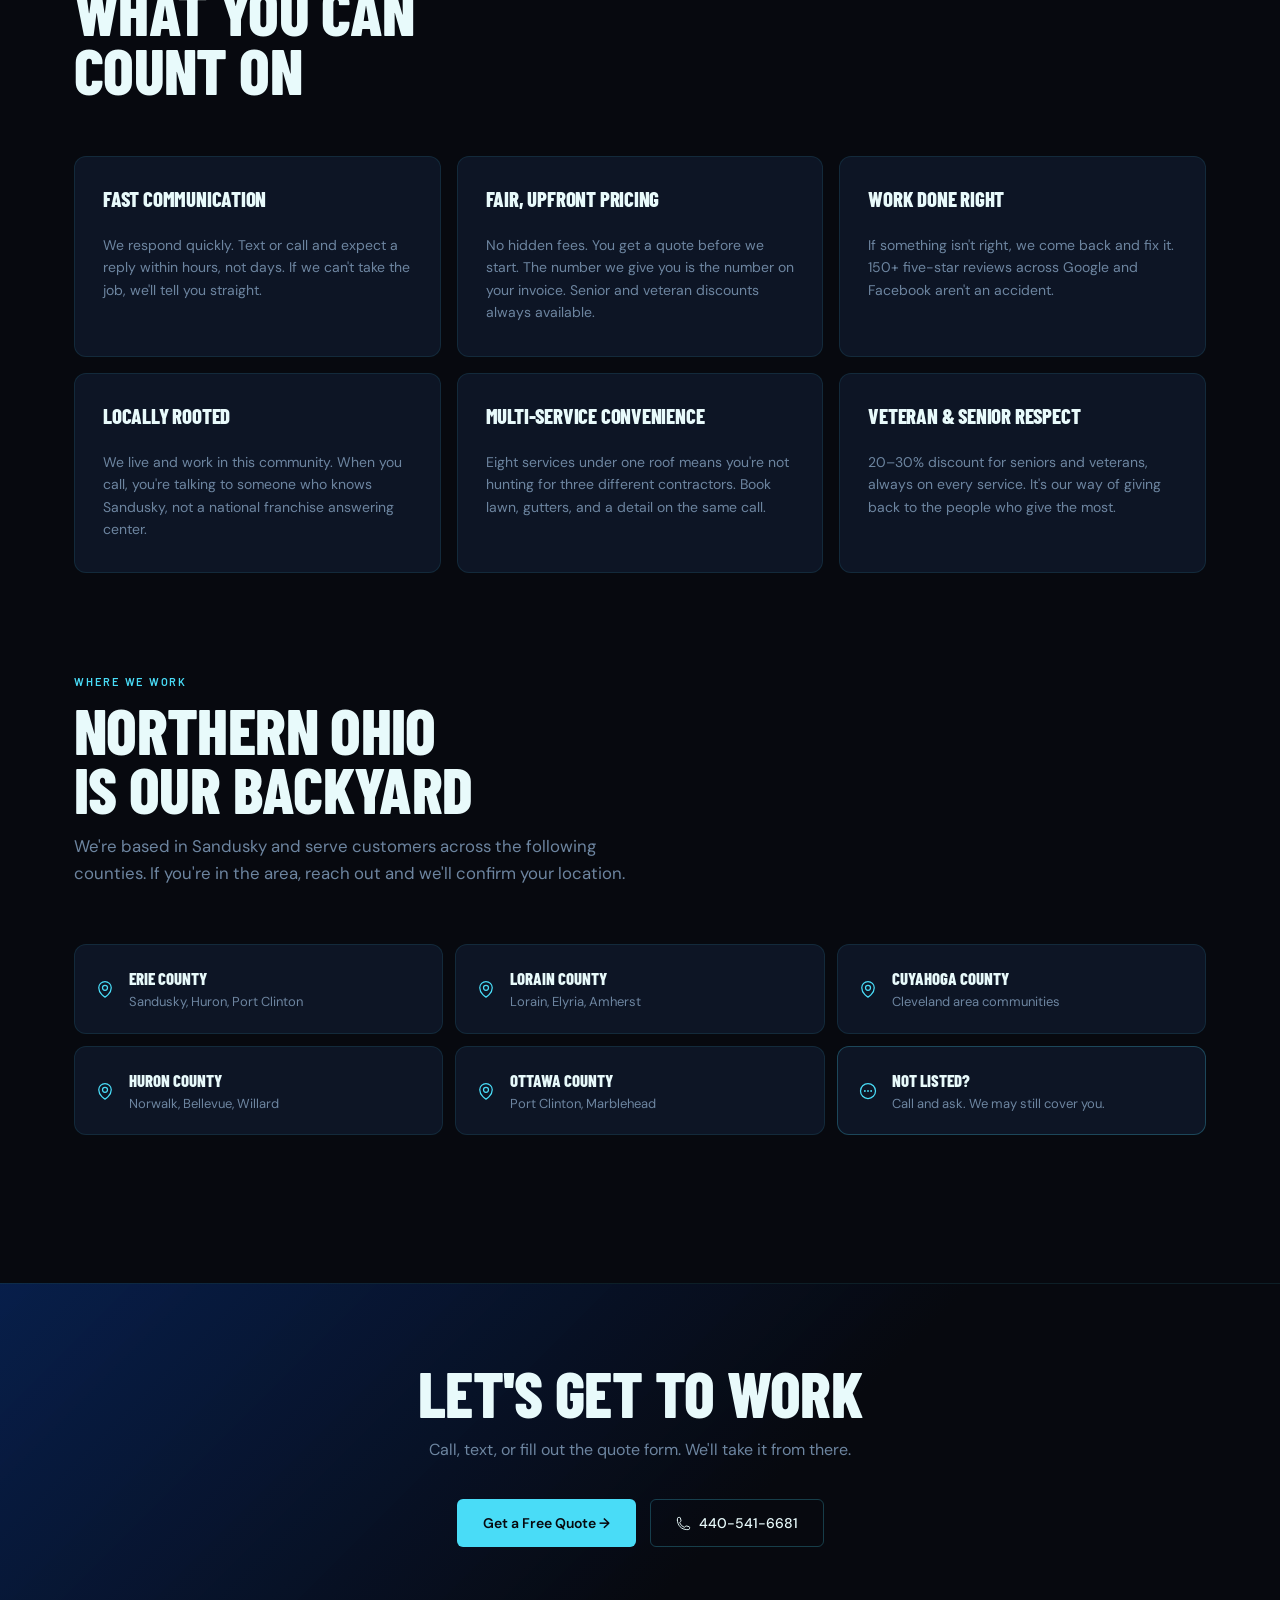
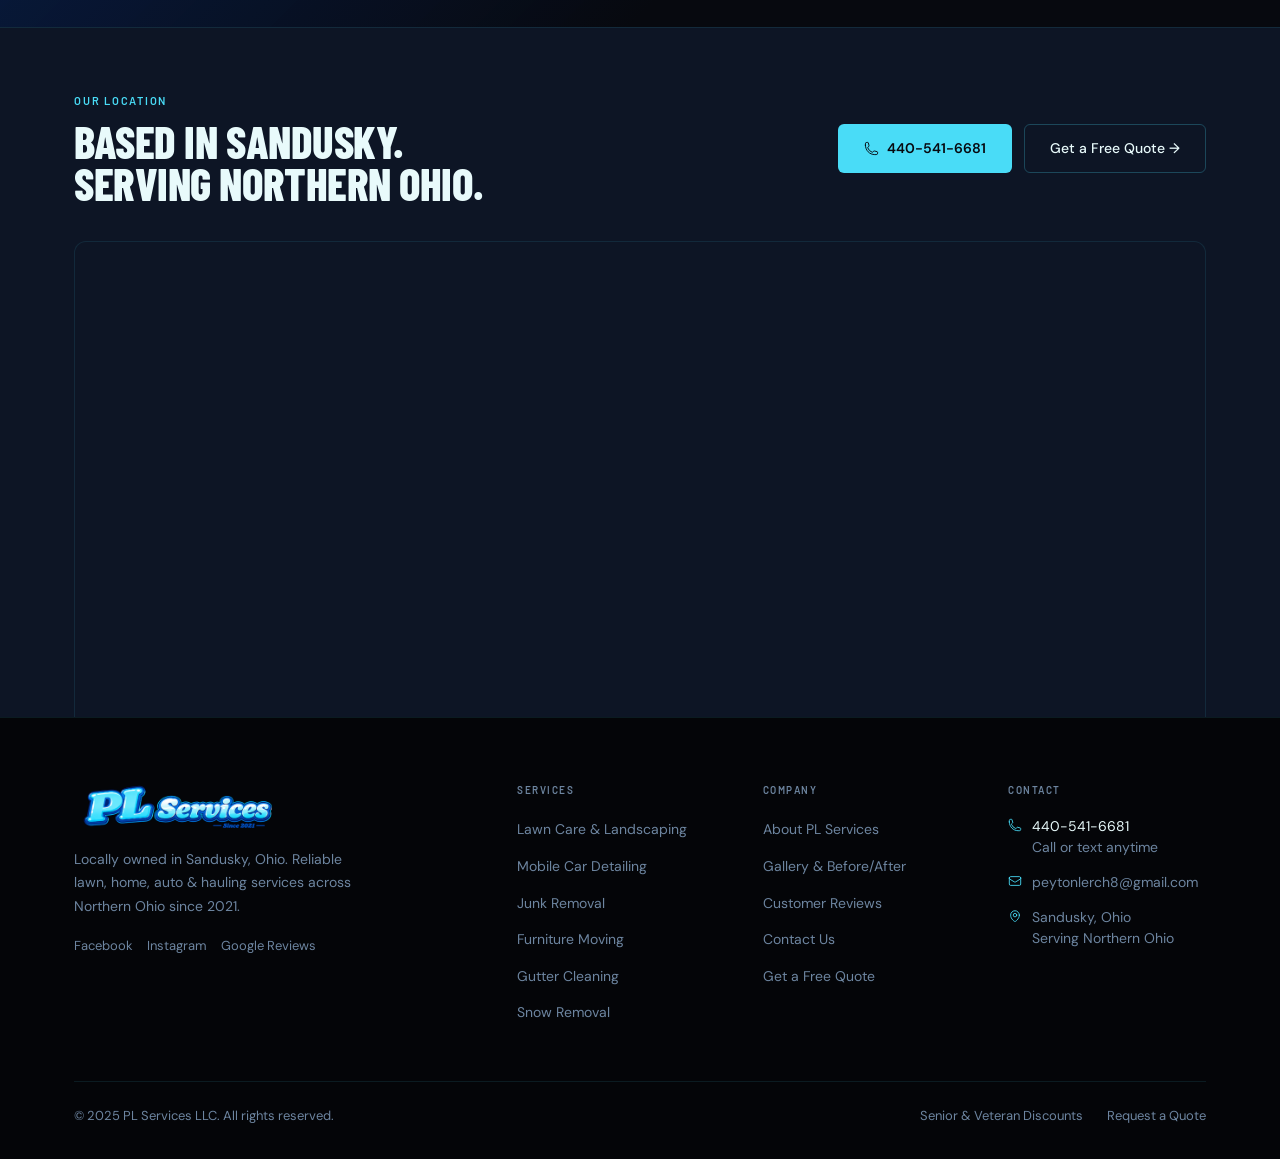
==== commit a0b28728: "Replace low-res about page hero with new higher-quality photo Swapped Team Moving Mulch.jpg (414x414" ====
--- a/about.html
+++ b/about.html
@@ -5,14 +5,14 @@
 <meta name="viewport" content="width=device-width, initial-scale=1.0">
 <title>About PL Services LLC | Sandusky, Ohio</title>
 <meta name="description" content="PL Services LLC is a locally-owned Sandusky, Ohio service company offering landscaping, car detailing, moving, bin cleaning, and gutter cleaning.">
-<link rel="stylesheet" href="assets/css/styles.css?v=2">
+<link rel="stylesheet" href="assets/css/styles.css?v=5">
 </head>
 <body>
 
 <div id="nav-ph"></div>
 
 <section class="page-hero">
-  <div class="page-hero-photo" style="background-image:url('assets/images/Team%20Moving%20Mulch.jpg');background-position:center 35%"></div>
+  <div class="page-hero-photo" style="background-image:url('assets/images/About%20Hero%20Image.png');background-position:center 30%"></div>
   <div class="page-hero-grid"></div>
   <div class="container page-hero-c">
     <span class="eyebrow">Our Story</span>
@@ -166,7 +166,7 @@
 </section>
 
 <div id="footer-ph"></div>
-<script src="assets/js/components.js?v=2"></script>
-<script src="assets/js/script.js?v=2"></script>
+<script src="assets/js/components.js?v=3"></script>
+<script src="assets/js/script.js?v=3"></script>
 </body>
 </html>
--- a/assets/css/styles.css
+++ b/assets/css/styles.css
@@ -63,6 +63,8 @@
 /* HERO */
 .hero{min-height:100vh;display:flex;align-items:center;position:relative;overflow:hidden;padding-top:68px}
 .hero-bg{position:absolute;inset:0;background:radial-gradient(ellipse 65% 60% at 75% 45%,rgba(8,48,123,.45) 0%,transparent 65%),radial-gradient(ellipse 35% 50% at 15% 85%,rgba(73,220,247,.06) 0%,transparent 55%),var(--bg)}
+.hero-video-bg{position:absolute;inset:0;width:100%;height:100%;object-fit:cover;object-position:center 35%;z-index:0;transform:scale(1.2);transform-origin:20% 50%}
+.hero-video-tint{position:absolute;inset:0;z-index:0;background:linear-gradient(100deg,rgba(7,9,15,.93) 15%,rgba(7,9,15,.78) 45%,rgba(7,9,15,.42) 100%),radial-gradient(ellipse 70% 70% at 50% 100%,rgba(7,9,15,.65) 0%,transparent 60%)}
 .hero-grid{position:absolute;inset:0;background-image:linear-gradient(rgba(73,220,247,.03) 1px,transparent 1px),linear-gradient(90deg,rgba(73,220,247,.03) 1px,transparent 1px);background-size:60px 60px}
 .hero-beams-canvas{position:absolute;inset:0;width:100%;height:100%;z-index:1;pointer-events:none;filter:blur(22px);will-change:transform}
 .hero-content{position:relative;z-index:2;max-width:1180px;margin:0 auto;padding:80px 24px 100px;width:100%}
